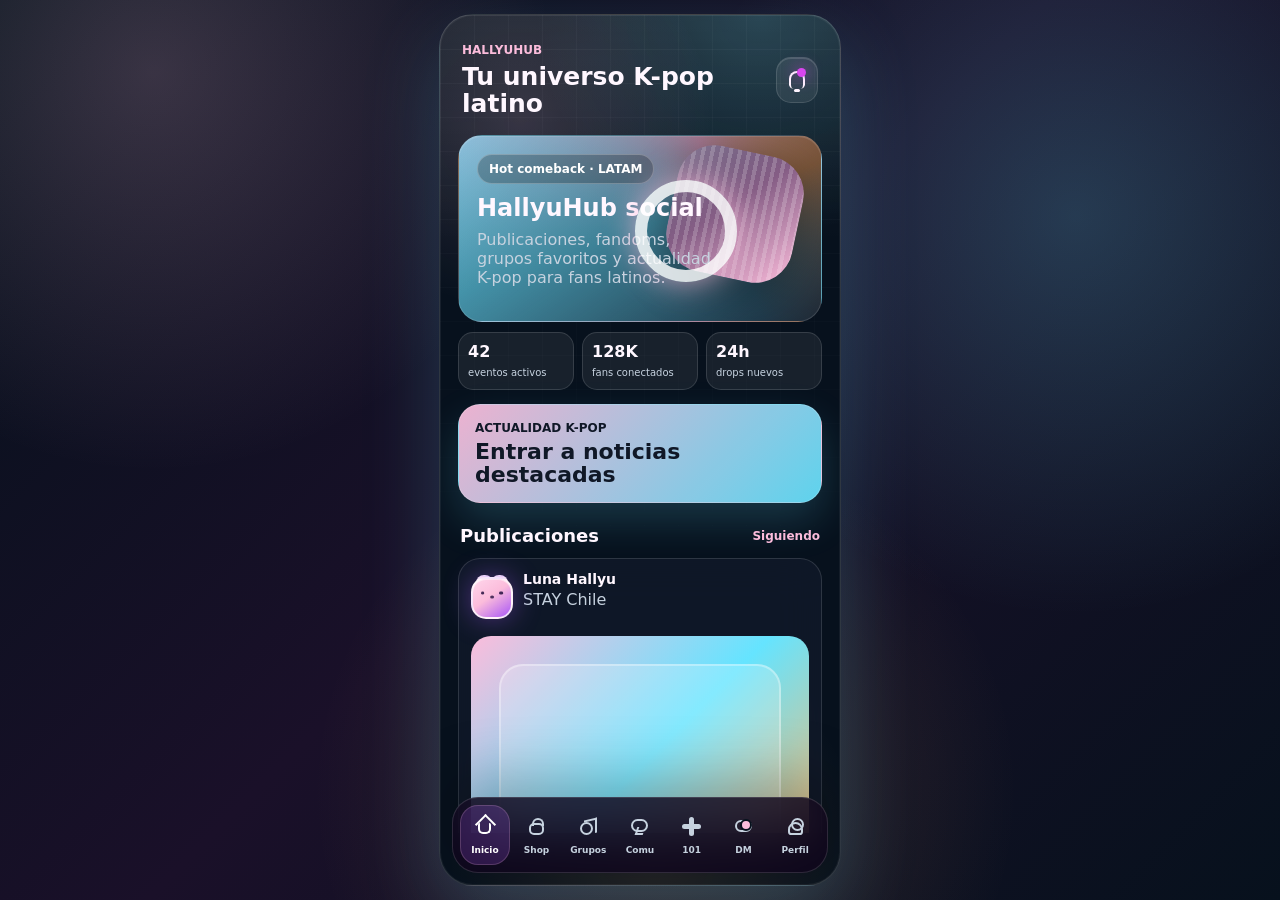
==== HallyuHub-prototipo/index.html @ 2745c50a "Add files via upload" ====
<!doctype html>
<html lang="es">
  <head>
    <meta charset="UTF-8" />
    <meta name="viewport" content="width=device-width, initial-scale=1.0" />
    <title>HallyuHub</title>
    <link rel="stylesheet" href="./styles.css" />
  </head>
  <body>
    <main class="phone-shell" aria-label="Aplicacion HallyuHub">
      <section class="app-screen">
        <header class="topbar" id="topbar">
          <div>
            <p class="eyebrow">HallyuHub</p>
            <h1 id="screen-title">Tu universo K-pop latino</h1>
          </div>
          <button class="icon-button" aria-label="Notificaciones">
            <span class="bell"></span>
            <span class="notification-dot"></span>
          </button>
        </header>

        <section id="view" class="view" aria-live="polite"></section>

        <nav class="bottom-nav" aria-label="Navegacion principal">
          <button class="nav-item active" data-view="home" aria-label="Inicio">
            <span class="nav-icon home-icon"></span>
            <span>Inicio</span>
          </button>
          <button class="nav-item" data-view="market" aria-label="Marketplace">
            <span class="nav-icon bag-icon"></span>
            <span>Shop</span>
          </button>
          <button class="nav-item" data-view="groups" aria-label="Grupos">
            <span class="nav-icon music-icon"></span>
            <span>Grupos</span>
          </button>
          <button class="nav-item" data-view="community" aria-label="Comunidad">
            <span class="nav-icon chat-icon"></span>
            <span>Comu</span>
          </button>
          <button class="nav-item" data-view="rookie" aria-label="K-pop 101">
            <span class="nav-icon spark-icon"></span>
            <span>101</span>
          </button>
          <button class="nav-item" data-view="messages" aria-label="Mensajes privados">
            <span class="nav-icon dm-icon"></span>
            <span>DM</span>
          </button>
          <button class="nav-item" data-view="profile" aria-label="Perfil">
            <span class="nav-icon user-icon"></span>
            <span>Perfil</span>
          </button>
        </nav>
      </section>
    </main>

    <script src="./app.js"></script>
  </body>
</html>
---- HallyuHub-prototipo/styles.css ----
:root {
  color-scheme: dark;
  --bg: #07111d;
  --surface: rgba(18, 27, 43, 0.72);
  --surface-strong: rgba(24, 40, 64, 0.88);
  --line: rgba(255, 255, 255, 0.13);
  --line-hot: rgba(101, 228, 255, 0.55);
  --text: #fff7ff;
  --muted: #c6d2df;
  --pink: #fbbcdb;
  --violet: #65e4ff;
  --magenta: #d946ef;
  --cyan: #65e4ff;
  --mint: #77f4c7;
  --orange: #ffb86b;
  --shadow: 0 24px 80px rgba(101, 228, 255, 0.2);
  --ambient-soft: rgba(251, 188, 219, 0.16);
  --ambient-bright: rgba(101, 228, 255, 0.18);
  --ambient-deep: #07111d;
  font-family:
    Inter, ui-sans-serif, system-ui, -apple-system, BlinkMacSystemFont, "Segoe UI",
    sans-serif;
}

* {
  box-sizing: border-box;
}

body {
  min-height: 100vh;
  margin: 0;
  display: grid;
  place-items: center;
  background:
    radial-gradient(circle at 12% 8%, rgba(251, 188, 219, 0.2), transparent 25rem),
    radial-gradient(circle at 84% 24%, rgba(101, 228, 255, 0.2), transparent 25rem),
    radial-gradient(circle at 52% 88%, rgba(255, 184, 107, 0.16), transparent 22rem),
    linear-gradient(135deg, #04111b 0%, #1a1029 48%, #07111d 100%);
  color: var(--text);
}

button {
  color: inherit;
  font: inherit;
}

.phone-shell {
  width: min(100vw, 430px);
  min-height: 100vh;
  display: grid;
  place-items: center;
  padding: 14px;
}

.app-screen {
  position: relative;
  width: 100%;
  height: min(900px, calc(100vh - 28px));
  min-height: 760px;
  overflow: hidden;
  border: 1px solid rgba(255, 255, 255, 0.16);
  border-radius: 34px;
  background:
    linear-gradient(180deg, rgba(255, 255, 255, 0.08), transparent 26%),
    radial-gradient(circle at 20% 12%, var(--ambient-soft), transparent 12rem),
    radial-gradient(circle at 80% 0%, var(--ambient-bright), transparent 14rem),
    radial-gradient(circle at 54% 96%, rgba(255, 184, 107, 0.12), transparent 13rem),
    var(--ambient-deep);
  box-shadow: var(--shadow), inset 0 0 0 1px rgba(255, 255, 255, 0.05);
}

.app-screen[data-ambience="skz"] {
  --pink: #ff6680;
  --violet: #ff2d55;
  --magenta: #ff375f;
  --cyan: #ffd166;
  --mint: #ff9f1c;
  --orange: #ffb703;
  --muted: #d8c6cc;
  --surface: rgba(35, 13, 21, 0.74);
  --ambient-soft: rgba(255, 45, 85, 0.2);
  --ambient-bright: rgba(255, 209, 102, 0.16);
  --ambient-deep: #10070b;
  --shadow: 0 24px 80px rgba(255, 45, 85, 0.24);
}

.app-screen[data-ambience="bts"] {
  --pink: #d9b4ff;
  --violet: #8b5cf6;
  --magenta: #c084fc;
  --cyan: #a7f3ff;
  --mint: #c4b5fd;
  --orange: #f0abfc;
  --muted: #d7c9ec;
  --surface: rgba(35, 20, 58, 0.74);
  --ambient-soft: rgba(217, 180, 255, 0.22);
  --ambient-bright: rgba(139, 92, 246, 0.2);
  --ambient-deep: #0d0718;
  --shadow: 0 24px 80px rgba(139, 92, 246, 0.26);
}

.app-screen[data-ambience="bp"] {
  --pink: #ff8ac8;
  --violet: #ff3ea5;
  --magenta: #ff4fb8;
  --cyan: #ffe4f3;
  --mint: #ffb3d9;
  --orange: #f8c8dc;
  --muted: #f0c6dc;
  --surface: rgba(37, 9, 24, 0.76);
  --ambient-soft: rgba(255, 62, 165, 0.2);
  --ambient-bright: rgba(255, 138, 200, 0.18);
  --ambient-deep: #09060a;
  --shadow: 0 24px 80px rgba(255, 62, 165, 0.24);
}

.app-screen[data-ambience="nj"] {
  --pink: #b7f7ff;
  --violet: #77f4c7;
  --magenta: #ffd166;
  --cyan: #65e4ff;
  --mint: #95f0d0;
  --orange: #ffdf8a;
  --muted: #c7e7ed;
  --surface: rgba(10, 37, 47, 0.72);
  --ambient-soft: rgba(119, 244, 199, 0.2);
  --ambient-bright: rgba(101, 228, 255, 0.2);
  --ambient-deep: #06131a;
  --shadow: 0 24px 80px rgba(119, 244, 199, 0.2);
}

.app-screen[data-ambience="svt"] {
  --pink: #f7cadf;
  --violet: #9ad7ff;
  --magenta: #f6a6d1;
  --cyan: #a7d8ff;
  --mint: #bde0fe;
  --orange: #ffd6a5;
  --muted: #d9d6ea;
  --surface: rgba(24, 29, 54, 0.72);
  --ambient-soft: rgba(247, 202, 223, 0.22);
  --ambient-bright: rgba(154, 215, 255, 0.22);
  --ambient-deep: #07101f;
  --shadow: 0 24px 80px rgba(154, 215, 255, 0.22);
}

.app-screen::before {
  content: "";
  position: absolute;
  inset: 0;
  pointer-events: none;
  background-image:
    linear-gradient(rgba(255, 255, 255, 0.035) 1px, transparent 1px),
    linear-gradient(90deg, rgba(255, 255, 255, 0.03) 1px, transparent 1px);
  background-size: 34px 34px;
  mask-image: linear-gradient(to bottom, black 0%, transparent 70%);
}

.topbar {
  position: relative;
  z-index: 2;
  display: flex;
  align-items: center;
  justify-content: space-between;
  gap: 16px;
  padding: 28px 22px 12px;
}

.eyebrow {
  margin: 0 0 6px;
  color: var(--pink);
  font-size: 12px;
  font-weight: 800;
  letter-spacing: 0;
  text-transform: uppercase;
}

h1,
h2,
h3,
p {
  margin-top: 0;
}

h1 {
  margin-bottom: 0;
  font-size: 25px;
  line-height: 1.08;
  letter-spacing: 0;
}

.icon-button,
.circle-action {
  position: relative;
  width: 46px;
  height: 46px;
  border: 1px solid var(--line);
  border-radius: 15px;
  background: rgba(255, 255, 255, 0.08);
  display: grid;
  place-items: center;
  box-shadow: inset 0 1px 0 rgba(255, 255, 255, 0.14);
}

.bell,
.bell::before {
  width: 16px;
  height: 18px;
  border: 2px solid var(--text);
  border-bottom: 0;
  border-radius: 10px 10px 6px 6px;
  display: block;
}

.bell::before {
  content: "";
  width: 6px;
  height: 3px;
  border: 0;
  border-radius: 4px;
  background: var(--text);
  transform: translate(3px, 16px);
}

.notification-dot {
  position: absolute;
  top: 10px;
  right: 11px;
  width: 9px;
  height: 9px;
  border-radius: 50%;
  background: var(--magenta);
  box-shadow: 0 0 16px var(--magenta);
}

.view {
  position: relative;
  z-index: 1;
  height: calc(100% - 166px);
  overflow-y: auto;
  padding: 6px 18px 18px;
  scrollbar-width: none;
}

.view::-webkit-scrollbar {
  display: none;
}

.profile-mode .topbar {
  display: none;
}

.profile-mode .view {
  height: calc(100% - 88px);
  padding: 0 18px 18px;
}

.hero-card,
.glass-card,
.event-card,
.product-card,
.community-card,
.chat-panel,
.mentor-card,
.profile-panel {
  border: 1px solid var(--line);
  background: var(--surface);
  backdrop-filter: blur(22px);
  box-shadow: inset 0 1px 0 rgba(255, 255, 255, 0.12);
}

.hero-card {
  position: relative;
  overflow: hidden;
  min-height: 178px;
  border-radius: 24px;
  padding: 18px;
  display: flex;
  flex-direction: column;
  justify-content: flex-end;
  background:
    linear-gradient(145deg, rgba(11, 2, 18, 0.1), rgba(9, 2, 16, 0.82)),
    conic-gradient(from 160deg at 72% 34%, var(--cyan), var(--violet), var(--pink), var(--orange), var(--cyan));
}

.hero-card::before {
  content: "";
  position: absolute;
  inset: 14px 22px auto auto;
  width: 128px;
  height: 128px;
  border-radius: 38px;
  background:
    linear-gradient(135deg, rgba(255, 255, 255, 0.45), transparent 45%),
    repeating-linear-gradient(90deg, rgba(255, 255, 255, 0.18) 0 4px, transparent 4px 9px),
    linear-gradient(135deg, #25103f, #fbbcdb);
  transform: rotate(12deg);
  box-shadow: 0 14px 40px rgba(0, 0, 0, 0.35);
}

.hero-card::after {
  content: "";
  position: absolute;
  right: 84px;
  top: 44px;
  width: 78px;
  height: 78px;
  border: 12px solid rgba(255, 255, 255, 0.82);
  border-radius: 50%;
  box-shadow: 0 0 32px rgba(251, 188, 219, 0.8);
}

.hero-card > * {
  position: relative;
  max-width: 76%;
}

.pill {
  width: fit-content;
  margin-bottom: 12px;
  padding: 7px 11px;
  border: 1px solid rgba(255, 255, 255, 0.24);
  border-radius: 999px;
  background: rgba(0, 0, 0, 0.24);
  color: white;
  font-size: 12px;
  font-weight: 800;
}

.hero-card h2 {
  margin-bottom: 8px;
  font-size: 24px;
  line-height: 1.08;
  letter-spacing: 0;
}

.hero-card p,
.muted {
  color: var(--muted);
}

.section-heading {
  display: flex;
  align-items: center;
  justify-content: space-between;
  gap: 12px;
  margin: 22px 2px 12px;
}

.section-heading h2 {
  margin: 0;
  font-size: 18px;
}

.section-heading span {
  color: var(--pink);
  font-size: 12px;
  font-weight: 800;
}

.quick-grid,
.stats-row {
  display: grid;
  grid-template-columns: repeat(3, 1fr);
  gap: 10px;
  margin-top: 14px;
}

.quick-grid.compact {
  gap: 8px;
  margin-top: 10px;
}

.quick-tile,
.stat {
  min-height: 86px;
  border: 1px solid var(--line);
  border-radius: 18px;
  background: rgba(255, 255, 255, 0.07);
  padding: 12px;
}

.quick-grid.compact .quick-tile {
  min-height: 58px;
  border-radius: 15px;
  padding: 9px;
}

.quick-grid.compact .quick-tile strong {
  font-size: 16px;
}

.quick-grid.compact .quick-tile span {
  font-size: 10px;
}

.quick-tile strong,
.stat strong {
  display: block;
  font-size: 19px;
}

.quick-tile span,
.stat span {
  color: var(--muted);
  font-size: 11px;
  line-height: 1.25;
}

.news-list,
.event-list,
.community-list,
.mentor-list,
.guide-list,
.store-list,
.artist-list,
.social-feed {
  display: grid;
  gap: 12px;
}

.news-cta {
  width: 100%;
  min-height: 92px;
  margin-top: 14px;
  border: 1px solid rgba(255, 255, 255, 0.18);
  border-radius: 22px;
  background:
    linear-gradient(135deg, rgba(251, 188, 219, 0.94), rgba(101, 228, 255, 0.92)),
    var(--ambient-deep);
  color: #101827;
  padding: 16px;
  text-align: left;
  box-shadow: 0 18px 42px rgba(101, 228, 255, 0.18);
}

.news-cta span,
.news-cta strong {
  display: block;
}

.news-cta span {
  margin-bottom: 5px;
  font-size: 12px;
  font-weight: 900;
  text-transform: uppercase;
}

.news-cta strong {
  font-size: 22px;
  line-height: 1.05;
}

.back-button {
  margin-bottom: 12px;
}

.post-card {
  border: 1px solid var(--line);
  border-radius: 22px;
  background: var(--surface);
  backdrop-filter: blur(22px);
  padding: 12px;
}

.post-head {
  display: flex;
  align-items: center;
  gap: 10px;
  margin-bottom: 11px;
}

.post-head h3 {
  margin: 0 0 3px;
  font-size: 14px;
}

.post-media {
  min-height: 238px;
  border-radius: 20px;
  background: var(--art);
  margin-bottom: 12px;
  position: relative;
  overflow: hidden;
}

.post-media::before {
  content: "";
  position: absolute;
  inset: 28px;
  border-radius: 24px;
  background: rgba(255, 255, 255, 0.2);
  box-shadow: inset 0 0 0 2px rgba(255, 255, 255, 0.32);
}

.post-actions {
  display: flex;
  flex-wrap: wrap;
  gap: 9px;
  color: var(--muted);
  font-size: 12px;
  font-weight: 800;
}

.glass-card,
.event-card,
.community-card,
.mentor-card {
  border-radius: 20px;
  padding: 14px;
}

.news-card {
  display: grid;
  grid-template-columns: 74px 1fr;
  gap: 13px;
  align-items: center;
}

.cover-art {
  width: 74px;
  height: 74px;
  border-radius: 18px;
  background: var(--art);
  box-shadow: inset 0 1px 0 rgba(255, 255, 255, 0.3), 0 10px 26px rgba(0, 0, 0, 0.24);
  position: relative;
  overflow: hidden;
}

.cover-art::before {
  content: "";
  position: absolute;
  inset: 14px;
  border: 9px solid rgba(255, 255, 255, 0.78);
  border-radius: 50%;
}

.card-title {
  margin-bottom: 5px;
  font-size: 15px;
  line-height: 1.2;
}

.meta-row {
  display: flex;
  align-items: center;
  gap: 9px;
  flex-wrap: wrap;
  color: var(--muted);
  font-size: 12px;
}

.tag {
  width: fit-content;
  padding: 5px 9px;
  border-radius: 999px;
  background: rgba(168, 85, 247, 0.18);
  color: #ead9ff;
  font-size: 11px;
  font-weight: 800;
}

.tabs,
.filter-row {
  display: flex;
  gap: 8px;
  overflow-x: auto;
  padding: 3px 0 13px;
  scrollbar-width: none;
}

.tabs::-webkit-scrollbar,
.filter-row::-webkit-scrollbar {
  display: none;
}

.tab-button,
.filter-chip,
.primary-button,
.ghost-button {
  min-height: 38px;
  border: 1px solid var(--line);
  border-radius: 999px;
  background: rgba(255, 255, 255, 0.08);
  padding: 0 14px;
  color: var(--muted);
  font-weight: 800;
  white-space: nowrap;
}

.tab-button.active,
.filter-chip.active,
.primary-button {
  color: #16071d;
  border-color: transparent;
  background: linear-gradient(135deg, var(--pink), var(--violet));
  box-shadow: 0 10px 26px rgba(168, 85, 247, 0.24);
}

.event-card {
  display: grid;
  grid-template-columns: 62px 1fr;
  gap: 13px;
}

.date-box {
  height: 62px;
  border-radius: 18px;
  background: linear-gradient(135deg, rgba(251, 188, 219, 0.95), rgba(168, 85, 247, 0.95));
  color: #17051e;
  display: grid;
  place-items: center;
  text-align: center;
  font-weight: 900;
}

.date-box span {
  display: block;
  font-size: 11px;
}

.date-box strong {
  font-size: 22px;
  line-height: 1;
}

.market-grid {
  display: grid;
  grid-template-columns: repeat(2, 1fr);
  gap: 12px;
}

.product-card {
  border-radius: 22px;
  overflow: hidden;
}

.product-visual {
  height: 132px;
  background: var(--art);
  position: relative;
}

.product-visual::before {
  content: "";
  position: absolute;
  inset: 28px;
  border-radius: 18px;
  background: rgba(255, 255, 255, 0.22);
  box-shadow: inset 0 0 0 2px rgba(255, 255, 255, 0.34);
  transform: rotate(-8deg);
}

.product-body {
  padding: 12px;
}

.price-row {
  display: flex;
  justify-content: space-between;
  align-items: center;
  margin-top: 10px;
}

.price-row strong {
  color: var(--pink);
}

.tiny-plus {
  width: 30px;
  height: 30px;
  border: 0;
  border-radius: 50%;
  background: var(--violet);
  color: white;
  font-size: 20px;
  line-height: 1;
}

.store-card {
  display: grid;
  gap: 12px;
}

.group-selector,
.group-story-row {
  display: flex;
  gap: 9px;
  overflow-x: auto;
  padding: 3px 0 13px;
  scrollbar-width: none;
}

.group-selector::-webkit-scrollbar,
.group-story-row::-webkit-scrollbar {
  display: none;
}

.group-story {
  width: 76px;
  flex: 0 0 76px;
  border: 0;
  background: transparent;
  color: var(--muted);
  padding: 0;
  text-align: center;
}

.group-story-photo {
  display: block;
  width: 68px;
  height: 68px;
  margin: 0 auto 7px;
  border: 3px solid rgba(255, 255, 255, 0.18);
  border-radius: 50%;
  background: var(--art);
  position: relative;
  box-shadow: 0 0 20px rgba(101, 228, 255, 0.14);
}

.group-story-photo::before {
  content: "";
  position: absolute;
  inset: 13px;
  border-radius: 50%;
  background: rgba(255, 255, 255, 0.22);
}

.group-story strong {
  display: block;
  font-size: 10px;
  line-height: 1.1;
}

.group-story.active {
  color: white;
}

.group-story.active .group-story-photo {
  border-color: var(--pink);
  box-shadow: 0 0 0 3px rgba(255, 255, 255, 0.08), 0 0 26px rgba(251, 188, 219, 0.32);
}

.group-chip {
  min-width: 112px;
  min-height: 74px;
  border: 1px solid var(--line);
  border-radius: 18px;
  background: rgba(255, 255, 255, 0.07);
  color: var(--muted);
  padding: 9px;
  text-align: left;
}

.group-chip span {
  display: block;
  width: 42px;
  height: 24px;
  margin-bottom: 7px;
  border-radius: 999px;
  background: var(--art);
}

.group-chip strong {
  display: block;
  font-size: 12px;
  line-height: 1.15;
}

.group-chip.active {
  color: white;
  border-color: var(--pink);
  background: rgba(255, 255, 255, 0.13);
}

.group-hero {
  min-height: 190px;
  border: 1px solid var(--line);
  border-radius: 24px;
  background:
    linear-gradient(145deg, rgba(6, 8, 18, 0.1), rgba(6, 8, 18, 0.84)),
    var(--art);
  padding: 18px;
  display: flex;
  flex-direction: column;
  justify-content: flex-end;
  box-shadow: inset 0 1px 0 rgba(255, 255, 255, 0.18);
}

.group-hero h2 {
  margin: 8px 0;
  font-size: 28px;
  line-height: 1;
}

.group-hero p {
  max-width: 92%;
  margin-bottom: 0;
  color: rgba(255, 255, 255, 0.82);
}

.group-info-grid {
  display: grid;
  grid-template-columns: repeat(3, 1fr);
  gap: 10px;
  margin-top: 12px;
}

.info-tile {
  min-height: 82px;
  border: 1px solid var(--line);
  border-radius: 18px;
  background: rgba(255, 255, 255, 0.07);
  padding: 11px;
}

.info-tile span {
  display: block;
  margin-bottom: 6px;
  color: var(--muted);
  font-size: 11px;
}

.info-tile strong {
  display: block;
  font-size: 12px;
  line-height: 1.2;
}

.update-card {
  display: flex;
  align-items: start;
  justify-content: space-between;
  gap: 12px;
  margin-top: 12px;
  border-radius: 20px;
  padding: 14px;
}

.follow-group-button {
  margin-top: 12px;
}

.group-photo-strip {
  display: grid;
  grid-template-columns: repeat(3, 1fr);
  gap: 10px;
  margin-top: 12px;
}

.group-photo-strip div {
  min-height: 112px;
  border-radius: 18px;
  background: var(--art);
  display: flex;
  align-items: end;
  padding: 10px;
  color: white;
  font-size: 11px;
  font-weight: 900;
  text-shadow: 0 1px 8px rgba(0, 0, 0, 0.45);
}

.biography-card {
  margin-top: 12px;
  border-radius: 20px;
  padding: 14px;
}

.biography-card p {
  margin-bottom: 0;
  color: var(--muted);
  line-height: 1.45;
}

.artist-card {
  display: grid;
  grid-template-columns: 58px 1fr;
  gap: 12px;
  align-items: center;
  border: 1px solid var(--line);
  border-radius: 20px;
  background: rgba(255, 255, 255, 0.07);
  padding: 12px;
}

.artist-photo {
  width: 58px;
  height: 58px;
  border-radius: 20px;
  background: var(--art);
  position: relative;
  overflow: hidden;
  box-shadow: 0 0 0 2px rgba(255, 255, 255, 0.13);
}

.artist-photo::before {
  content: "";
  position: absolute;
  left: 18px;
  top: 10px;
  width: 20px;
  height: 20px;
  border-radius: 50%;
  background: rgba(255, 255, 255, 0.72);
}

.artist-photo::after {
  content: "";
  position: absolute;
  left: 11px;
  right: 11px;
  bottom: 7px;
  height: 21px;
  border-radius: 18px 18px 8px 8px;
  background: rgba(255, 255, 255, 0.42);
}

.artist-card h3 {
  margin: 0 0 4px;
  font-size: 15px;
}

.community-card {
  display: grid;
  gap: 10px;
}

.community-top {
  display: flex;
  align-items: start;
  justify-content: space-between;
  gap: 12px;
}

.community-avatar,
.mentor-avatar {
  width: 46px;
  height: 46px;
  flex: 0 0 auto;
  border-radius: 16px;
  background: var(--art);
  box-shadow: 0 0 0 2px rgba(255, 255, 255, 0.13), 0 0 22px rgba(168, 85, 247, 0.26);
}

.community-title {
  display: flex;
  gap: 11px;
  align-items: center;
}

.community-title h3,
.mentor-card h3 {
  margin: 0 0 3px;
  font-size: 15px;
}

.community-actions {
  display: flex;
  gap: 8px;
}

.ghost-button {
  min-height: 34px;
  padding: 0 12px;
  font-size: 12px;
}

.primary-button {
  width: 100%;
  margin-top: 12px;
}

.chat-panel {
  border-radius: 22px;
  margin-top: 14px;
  padding: 14px;
}

.chat-list,
.request-list {
  display: grid;
  gap: 10px;
}

.chat-card {
  display: grid;
  grid-template-columns: 42px 1fr;
  gap: 11px;
  padding: 11px;
  border: 1px solid var(--line);
  border-radius: 18px;
  background: rgba(255, 255, 255, 0.07);
}

.chat-sigil {
  width: 42px;
  height: 42px;
  border-radius: 15px;
  background: var(--art);
  box-shadow: inset 0 1px 0 rgba(255, 255, 255, 0.22), 0 0 18px rgba(101, 228, 255, 0.18);
}

.chat-card-head {
  display: flex;
  align-items: start;
  justify-content: space-between;
  gap: 8px;
}

.chat-card-head h3,
.request-card h3 {
  margin: 0 0 4px;
  font-size: 14px;
}

.chat-bubble {
  width: fit-content;
  max-width: 100%;
  margin-top: 8px;
  padding: 9px 11px;
  border-radius: 14px 14px 14px 4px;
  background: rgba(168, 85, 247, 0.18);
  color: #f7ecff;
  font-size: 12px;
  line-height: 1.35;
}

.request-card {
  display: grid;
  grid-template-columns: 42px 1fr;
  gap: 11px;
  padding: 11px;
  border: 1px solid var(--line);
  border-radius: 18px;
  background: rgba(255, 255, 255, 0.07);
}

.dm-card {
  display: grid;
  grid-template-columns: 42px 1fr;
  gap: 11px;
  padding: 12px;
  border: 1px solid var(--line);
  border-radius: 19px;
  background: rgba(255, 255, 255, 0.07);
}

.request-actions {
  grid-column: 1 / -1;
  display: grid;
  grid-template-columns: 1fr 1fr;
  gap: 8px;
}

.ghost-button.accept {
  color: #17051e;
  border-color: transparent;
  background: linear-gradient(135deg, var(--mint), var(--pink));
}

.privacy-note {
  margin: 12px 2px 0;
  color: var(--muted);
  font-size: 12px;
  line-height: 1.35;
}

.rookie-hero {
  border-radius: 26px;
  padding: 20px;
  background:
    linear-gradient(145deg, rgba(12, 4, 18, 0.2), rgba(12, 4, 18, 0.82)),
    linear-gradient(135deg, #77f4c7, #65e4ff 42%, #d946ef);
  min-height: 170px;
  display: flex;
  flex-direction: column;
  justify-content: flex-end;
}

.rookie-hero h2 {
  margin-bottom: 8px;
  font-size: 25px;
  line-height: 1.08;
}

.mentor-card {
  display: grid;
  grid-template-columns: 48px 1fr;
  gap: 12px;
}

.guide-card {
  display: grid;
  grid-template-columns: 42px 1fr;
  gap: 12px;
  align-items: center;
}

.guide-number {
  width: 42px;
  height: 42px;
  border-radius: 15px;
  background: rgba(251, 188, 219, 0.14);
  color: var(--pink);
  display: grid;
  place-items: center;
  font-weight: 900;
}

.profile-cover {
  margin: 0 -18px;
  min-height: 226px;
  padding: 24px 20px 18px;
  background:
    linear-gradient(180deg, rgba(8, 3, 17, 0.05), var(--ambient-deep) 98%),
    radial-gradient(circle at 76% 25%, var(--ambient-soft), transparent 8rem),
    radial-gradient(circle at 22% 36%, var(--ambient-bright), transparent 9rem),
    linear-gradient(135deg, var(--cyan), var(--violet) 48%, var(--ambient-deep));
  display: flex;
  align-items: end;
  gap: 14px;
}

.avatar-large {
  width: 92px;
  height: 92px;
  border: 4px solid rgba(255, 255, 255, 0.86);
  border-radius: 30px;
  background:
    linear-gradient(135deg, rgba(255, 255, 255, 0.34), transparent 38%),
    linear-gradient(145deg, var(--pink), var(--violet));
  box-shadow: 0 0 32px rgba(168, 85, 247, 0.56);
}

.plush-avatar {
  --avatar: linear-gradient(145deg, #ffd6eb, #fbbcdb 46%, #a855f7);
  position: relative;
  flex: 0 0 auto;
  border: 3px solid rgba(255, 255, 255, 0.78);
  background: var(--avatar);
  box-shadow:
    inset 0 1px 0 rgba(255, 255, 255, 0.48),
    0 0 28px rgba(168, 85, 247, 0.42);
}

.plush-avatar::before,
.plush-avatar::after {
  content: "";
  position: absolute;
  top: -11%;
  width: 32%;
  height: 32%;
  border: inherit;
  border-radius: 50%;
  background: inherit;
  z-index: -1;
}

.plush-avatar::before {
  left: 9%;
}

.plush-avatar::after {
  right: 9%;
}

.plush-avatar span,
.plush-avatar span::before,
.plush-avatar span::after {
  position: absolute;
  display: block;
}

.plush-avatar span {
  left: 50%;
  top: 48%;
  width: 10%;
  height: 8%;
  border-radius: 50%;
  background: rgba(37, 16, 63, 0.8);
  transform: translate(-50%, -50%);
}

.plush-avatar span::before,
.plush-avatar span::after {
  content: "";
  top: -130%;
  width: 80%;
  height: 80%;
  border-radius: 50%;
  background: rgba(37, 16, 63, 0.86);
}

.plush-avatar span::before {
  left: -230%;
}

.plush-avatar span::after {
  right: -230%;
}

.plush-avatar.hero {
  width: 96px;
  height: 96px;
  border-radius: 32px;
}

.plush-avatar.pick {
  width: 58px;
  height: 58px;
  margin: 0 auto 8px;
  border-radius: 21px;
}

.plush-avatar.mini {
  width: 42px;
  height: 42px;
  border-width: 2px;
  border-radius: 15px;
}

.profile-cover h1 {
  margin-bottom: 5px;
  font-size: 24px;
}

.profile-panel {
  border-radius: 22px;
  padding: 14px;
  margin-top: 14px;
}

.section-heading.small {
  margin-top: 18px;
}

.section-heading.small h2 {
  font-size: 15px;
}

.profile-actions {
  display: grid;
  grid-template-columns: 1fr 1fr;
  gap: 10px;
  margin-top: 12px;
}

.profile-actions .primary-button,
.profile-actions .ghost-button {
  margin-top: 0;
}

.unlock-note {
  border: 1px solid rgba(251, 188, 219, 0.22);
  border-radius: 16px;
  background: rgba(251, 188, 219, 0.1);
  padding: 11px;
  color: var(--muted);
  font-size: 12px;
  line-height: 1.35;
}

.avatar-picker {
  display: grid;
  grid-template-columns: repeat(3, 1fr);
  gap: 10px;
  margin-top: 12px;
}

.ambience-grid {
  display: grid;
  grid-template-columns: repeat(2, 1fr);
  gap: 10px;
  margin-top: 12px;
}

.ambience-choice {
  min-height: 132px;
  border: 1px solid var(--line);
  border-radius: 18px;
  background: rgba(255, 255, 255, 0.07);
  padding: 10px;
  text-align: left;
  color: var(--muted);
}

.ambience-choice.active {
  color: white;
  border-color: var(--pink);
  background: rgba(255, 255, 255, 0.12);
  box-shadow: 0 0 24px rgba(101, 228, 255, 0.18);
}

.ambience-preview {
  display: block;
  height: 58px;
  margin-bottom: 10px;
  border-radius: 15px;
  border: 1px solid rgba(255, 255, 255, 0.18);
  box-shadow: inset 0 1px 0 rgba(255, 255, 255, 0.22);
}

.ambience-preview.hallyu {
  background:
    radial-gradient(circle at 25% 30%, #fbbcdb, transparent 36%),
    radial-gradient(circle at 76% 18%, #65e4ff, transparent 34%),
    linear-gradient(135deg, #07111d, #ffb86b);
}

.ambience-preview.skz {
  background:
    radial-gradient(circle at 78% 28%, #ffd166, transparent 28%),
    linear-gradient(135deg, #10070b, #ff2d55 48%, #1a0609);
}

.ambience-preview.bts {
  background:
    radial-gradient(circle at 72% 22%, #d9b4ff, transparent 30%),
    linear-gradient(135deg, #0d0718, #8b5cf6 52%, #1a0b2f);
}

.ambience-preview.bp {
  background:
    radial-gradient(circle at 24% 28%, #ff8ac8, transparent 32%),
    linear-gradient(135deg, #09060a, #ff3ea5 50%, #180610);
}

.ambience-preview.nj {
  background:
    radial-gradient(circle at 28% 28%, #77f4c7, transparent 32%),
    linear-gradient(135deg, #06131a, #65e4ff 46%, #ffd166);
}

.ambience-preview.svt {
  background:
    radial-gradient(circle at 72% 28%, #f7cadf, transparent 34%),
    linear-gradient(135deg, #07101f, #9ad7ff 48%, #f7cadf);
}

.ambience-choice strong,
.ambience-choice small {
  display: block;
}

.ambience-choice strong {
  margin-bottom: 3px;
  color: inherit;
  font-size: 13px;
}

.ambience-choice small {
  font-size: 11px;
}

.avatar-choice {
  min-height: 116px;
  border: 1px solid var(--line);
  border-radius: 18px;
  background: rgba(255, 255, 255, 0.07);
  padding: 10px 6px;
  color: var(--muted);
}

.avatar-choice strong {
  display: block;
  font-size: 11px;
  line-height: 1.2;
}

.avatar-choice.active {
  border-color: rgba(251, 188, 219, 0.72);
  background: rgba(168, 85, 247, 0.18);
  color: white;
  box-shadow: 0 0 22px rgba(168, 85, 247, 0.22);
}

.folder-grid {
  display: grid;
  gap: 10px;
}

.folder-card {
  position: relative;
  min-height: 98px;
  padding: 18px 13px 12px;
  border: 1px solid var(--line);
  border-radius: 18px;
  background:
    linear-gradient(135deg, rgba(251, 188, 219, 0.12), rgba(168, 85, 247, 0.1)),
    rgba(255, 255, 255, 0.07);
  overflow: hidden;
}

.folder-tab {
  position: absolute;
  left: 12px;
  top: 0;
  width: 64px;
  height: 16px;
  border-radius: 0 0 10px 10px;
  background: linear-gradient(135deg, var(--pink), var(--violet));
}

.folder-card strong {
  display: block;
  margin-bottom: 3px;
}

.folder-card span {
  color: var(--pink);
  font-size: 12px;
  font-weight: 900;
}

.folder-card p {
  margin: 8px 0 0;
  color: var(--muted);
  font-size: 12px;
  line-height: 1.3;
}

.bias-row,
.photo-grid,
.profile-photo-grid {
  display: grid;
  grid-template-columns: repeat(3, 1fr);
  gap: 10px;
}

.bias-card,
.photo-card {
  min-height: 92px;
  border: 1px solid var(--line);
  border-radius: 18px;
  padding: 11px;
  background: rgba(255, 255, 255, 0.07);
}

.profile-photo {
  aspect-ratio: 1;
  border-radius: 8px;
  background: var(--art);
  display: flex;
  align-items: end;
  padding: 8px;
  color: white;
  font-size: 10px;
  font-weight: 900;
  text-shadow: 0 1px 9px rgba(0, 0, 0, 0.52);
  overflow: hidden;
}

.bias-card strong {
  display: block;
}

.photo-card {
  min-height: 122px;
  background: var(--art);
  display: flex;
  align-items: end;
  font-size: 11px;
  font-weight: 900;
  color: white;
  text-shadow: 0 1px 10px rgba(0, 0, 0, 0.58);
}

.bottom-nav {
  position: absolute;
  left: 12px;
  right: 12px;
  bottom: 12px;
  z-index: 5;
  height: 76px;
  display: grid;
  grid-template-columns: repeat(7, 1fr);
  gap: 2px;
  padding: 7px;
  border: 1px solid var(--line);
  border-radius: 26px;
  background: rgba(15, 5, 28, 0.84);
  backdrop-filter: blur(24px);
  box-shadow: 0 -18px 60px rgba(0, 0, 0, 0.28);
}

.nav-item {
  border: 0;
  border-radius: 18px;
  background: transparent;
  color: var(--muted);
  display: grid;
  place-items: center;
  gap: 1px;
  padding: 7px 2px;
  font-size: 9px;
  font-weight: 800;
}

.nav-item.active {
  color: white;
  background: rgba(168, 85, 247, 0.2);
  box-shadow: inset 0 0 0 1px rgba(251, 188, 219, 0.2);
}

.nav-icon {
  position: relative;
  width: 21px;
  height: 21px;
  display: block;
}

.nav-icon::before,
.nav-icon::after {
  content: "";
  position: absolute;
  border-color: currentColor;
}

.home-icon::before {
  inset: 7px 4px 3px;
  border: 2px solid;
  border-top: 0;
  border-radius: 2px 2px 5px 5px;
}

.home-icon::after {
  width: 13px;
  height: 13px;
  border-left: 2px solid;
  border-top: 2px solid;
  transform: rotate(45deg);
  left: 4px;
  top: 1px;
}

.calendar-icon::before {
  inset: 4px 2px 2px;
  border: 2px solid;
  border-radius: 5px;
}

.calendar-icon::after {
  left: 5px;
  right: 5px;
  top: 9px;
  border-top: 2px solid;
}

.bag-icon::before {
  inset: 7px 3px 2px;
  border: 2px solid;
  border-radius: 5px;
}

.bag-icon::after {
  width: 8px;
  height: 6px;
  left: 6px;
  top: 2px;
  border: 2px solid;
  border-bottom: 0;
  border-radius: 8px 8px 0 0;
}

.music-icon::before {
  left: 6px;
  top: 3px;
  width: 11px;
  height: 13px;
  border-right: 2px solid;
  border-top: 2px solid;
  transform: skewY(-12deg);
}

.music-icon::after {
  left: 2px;
  bottom: 2px;
  width: 9px;
  height: 9px;
  border: 2px solid;
  border-radius: 50%;
}

.dm-icon::before {
  inset: 4px 2px 5px;
  border: 2px solid;
  border-radius: 7px;
}

.dm-icon::after {
  right: 2px;
  top: 3px;
  width: 8px;
  height: 8px;
  border: 2px solid var(--ambient-deep);
  border-radius: 50%;
  background: var(--pink);
}

.chat-icon::before {
  inset: 3px 2px 5px;
  border: 2px solid;
  border-radius: 7px;
}

.chat-icon::after {
  left: 7px;
  bottom: 2px;
  width: 6px;
  height: 6px;
  border-left: 2px solid;
  border-bottom: 2px solid;
  transform: skew(-18deg);
}

.spark-icon::before {
  left: 8px;
  top: 1px;
  width: 5px;
  height: 19px;
  background: currentColor;
  border-radius: 8px;
}

.spark-icon::after {
  left: 1px;
  top: 8px;
  width: 19px;
  height: 5px;
  background: currentColor;
  border-radius: 8px;
}

.user-icon::before {
  left: 6px;
  top: 2px;
  width: 9px;
  height: 9px;
  border: 2px solid;
  border-radius: 50%;
}

.user-icon::after {
  left: 3px;
  right: 3px;
  bottom: 2px;
  height: 9px;
  border: 2px solid;
  border-radius: 9px 9px 4px 4px;
}

@media (max-width: 420px) {
  .phone-shell {
    padding: 0;
  }

  .app-screen {
    height: 100vh;
    min-height: 100vh;
    border: 0;
    border-radius: 0;
  }

  .hero-card > * {
    max-width: 82%;
  }
}
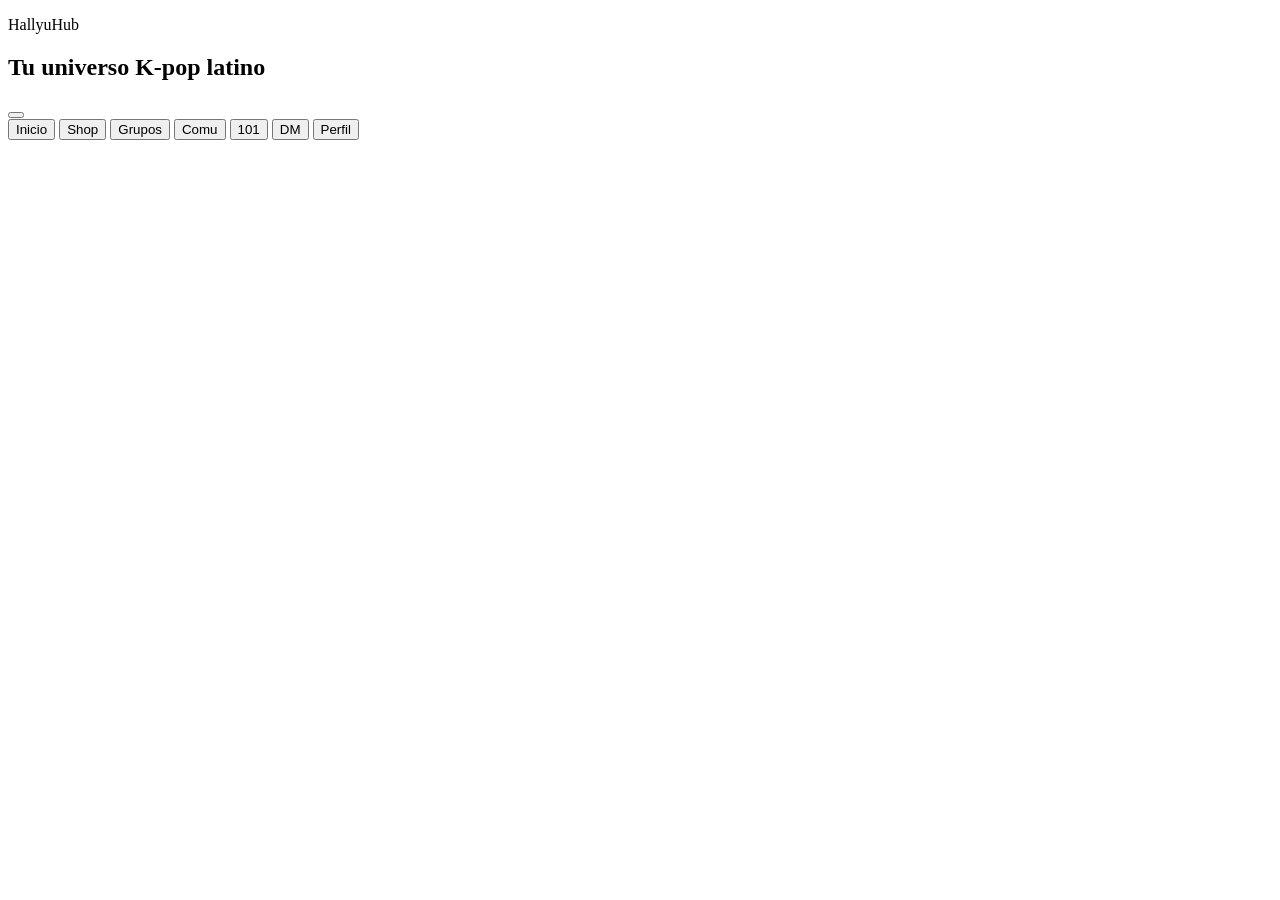
==== commit 5d9eb7f9: "Update index.html" ====
--- a/HallyuHub-prototipo/index.html
+++ b/HallyuHub-prototipo/index.html
@@ -4,7 +4,7 @@
     <meta charset="UTF-8" />
     <meta name="viewport" content="width=device-width, initial-scale=1.0" />
     <title>HallyuHub</title>
-    <link rel="stylesheet" href="./styles.css" />
+    <link rel="stylesheet" href=".styles.css" />
   </head>
   <body>
     <main class="phone-shell" aria-label="Aplicacion HallyuHub">
@@ -55,6 +55,6 @@
       </section>
     </main>
 
-    <script src="./app.js"></script>
+    <script src=".app.js"></script>
   </body>
 </html>
